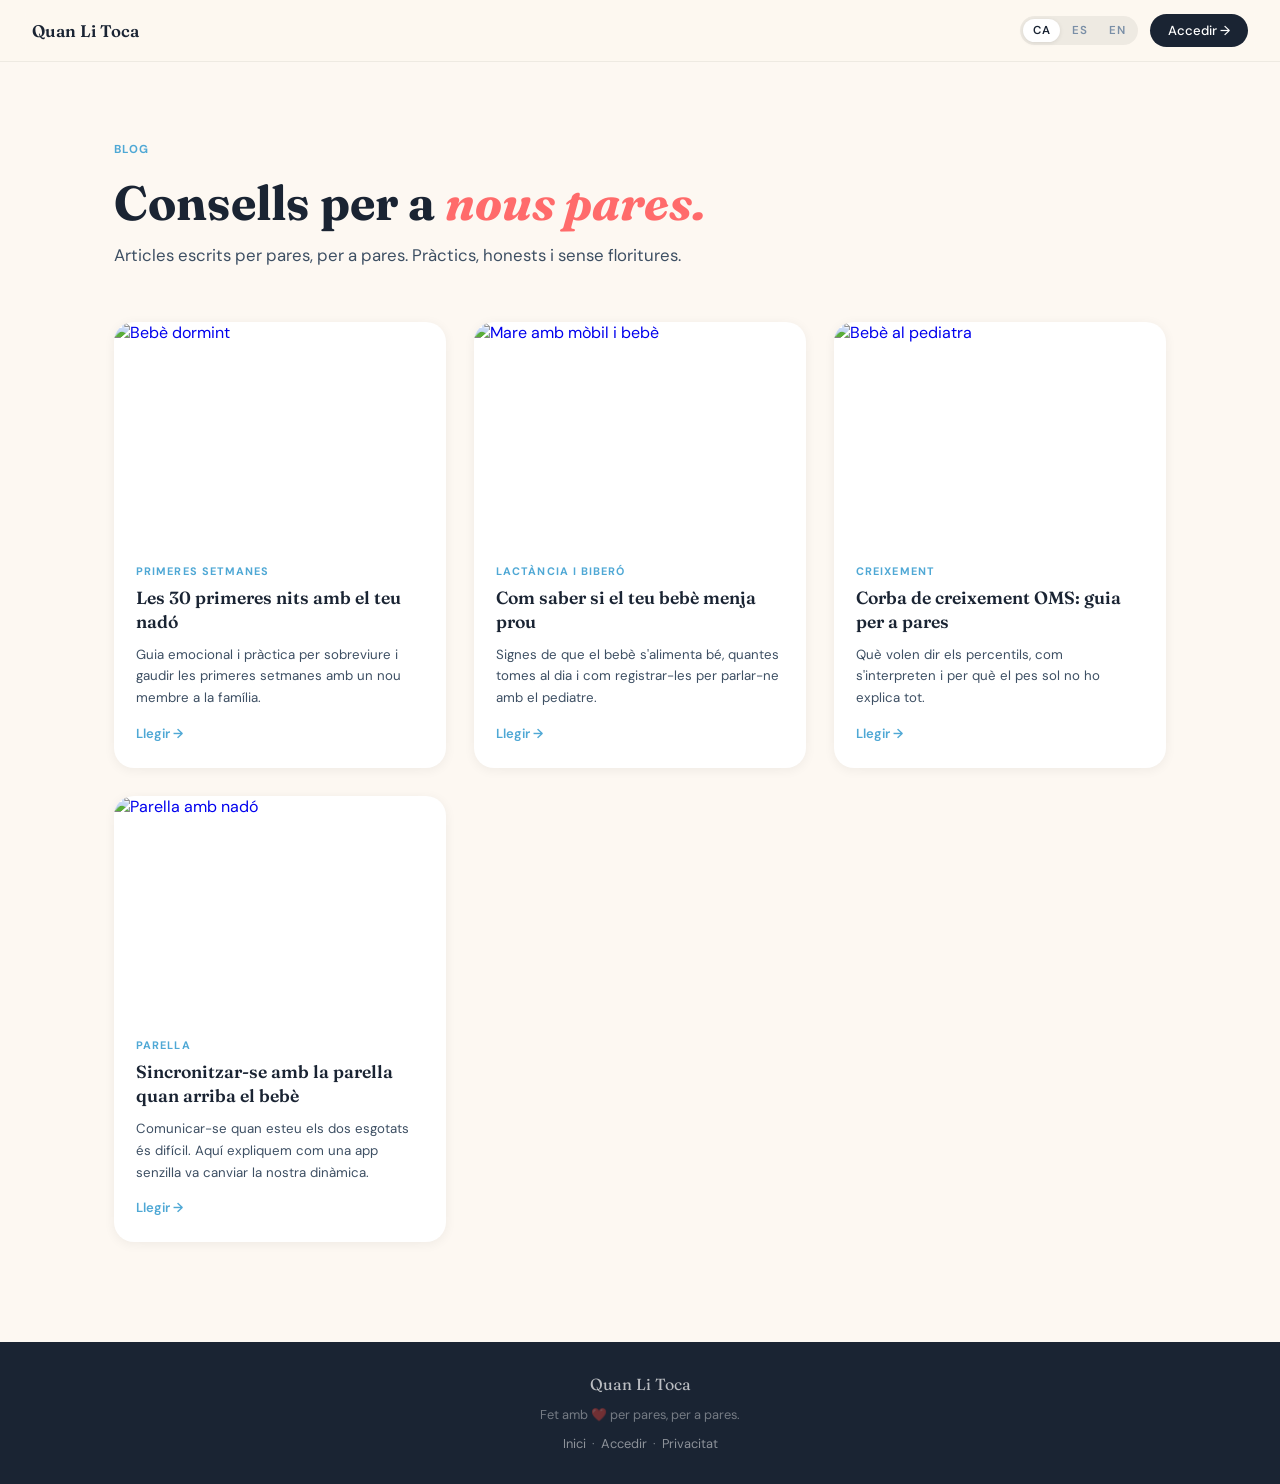
==== blog/index.html @ 0a033a69 "feat: i18n CA/ES/EN, storytelling section, photo-forward design + blog - Full i18n engine in landing" ====
<!doctype html>
<html lang="ca">
<head>
  <meta charset="UTF-8"/>
  <meta name="viewport" content="width=device-width, initial-scale=1.0"/>
  <title>Blog — Quan Li Toca · Consells per a nous pares</title>
  <meta name="description" content="Articles pràctics per a pares de nadons: registre de tomes, corba de creixement, sincronització en parella i molt més. Escrits per pares, per a pares."/>
  <meta property="og:type"        content="website"/>
  <meta property="og:url"         content="https://quantiloca.com/blog/"/>
  <meta property="og:title"       content="Blog Quan Li Toca — Consells per a nous pares"/>
  <meta property="og:description" content="Articles pràctics per a pares de nadons. Escrits per pares, per a pares."/>
  <meta property="og:image"       content="https://quantiloca.com/og-image.png"/>
  <link rel="canonical" href="https://quantiloca.com/blog/"/>
  <link rel="alternate" hreflang="ca" href="https://quantiloca.com/blog/"/>
  <link rel="alternate" hreflang="es" href="https://quantiloca.com/blog/?lang=es"/>
  <link rel="alternate" hreflang="en" href="https://quantiloca.com/blog/?lang=en"/>
  <link rel="icon" type="image/png" sizes="192x192" href="/icons/icon-192.png"/>
  <link rel="preconnect" href="https://fonts.googleapis.com"/>
  <link rel="preconnect" href="https://fonts.gstatic.com" crossorigin/>
  <link href="https://fonts.googleapis.com/css2?family=Fraunces:ital,wght@0,300;0,600;0,700;1,400&family=DM+Sans:wght@300;400;500;600&display=swap" rel="stylesheet"/>
  <link rel="stylesheet" href="blog.css"/>
  <script type="application/ld+json">
  {
    "@context": "https://schema.org",
    "@type": "Blog",
    "name": "Blog Quan Li Toca",
    "description": "Articles pràctics per a pares de nadons",
    "url": "https://quantiloca.com/blog/",
    "publisher": {
      "@type": "Organization",
      "name": "Quan Li Toca",
      "url": "https://quantiloca.com"
    }
  }
  </script>
</head>
<body>

<nav class="blog-nav">
  <a href="/" class="blog-nav-logo">
    <img src="/icons/icon-192.png" alt="QLT" onerror="this.style.display='none'">
    <span data-i18n="nav_brand">Quan Li Toca</span>
  </a>
  <div class="blog-nav-right">
    <div class="lang-switcher">
      <button class="lang-btn active" data-lang="ca">CA</button>
      <button class="lang-btn" data-lang="es">ES</button>
      <button class="lang-btn" data-lang="en">EN</button>
    </div>
    <a href="https://app.quantiloca.com" class="nav-cta" data-i18n="nav_cta">Accedir →</a>
  </div>
</nav>

<main class="blog-listing">
  <header class="blog-listing-header">
    <div class="blog-kicker" data-i18n="listing_kicker">Blog</div>
    <h1 class="blog-listing-title" data-i18n-html="listing_title">Consells per a <em>nous pares.</em></h1>
    <p class="blog-listing-sub" data-i18n="listing_sub">Articles escrits per pares, per a pares. Pràctics, honests i sense floritures.</p>
  </header>

  <div class="blog-listing-grid">

    <a href="/blog/primer-mes-bebe.html" class="blog-list-card">
      <div class="blog-list-img">
        <img src="https://images.unsplash.com/photo-1519689680058-324335c77eba?auto=format&fit=crop&w=600&h=400&q=80"
             alt="Bebè dormint" loading="lazy">
      </div>
      <div class="blog-list-body">
        <div class="blog-list-kicker" data-i18n="card1_kicker">Primeres setmanes</div>
        <h2 data-i18n="card1_title">Les 30 primeres nits amb el teu nadó</h2>
        <p data-i18n="card1_desc">Guia emocional i pràctica per sobreviure i gaudir les primeres setmanes amb un nou membre a la família.</p>
        <span class="blog-list-read" data-i18n="read_more">Llegir →</span>
      </div>
    </a>

    <a href="/blog/registre-tomes.html" class="blog-list-card">
      <div class="blog-list-img">
        <img src="https://images.unsplash.com/photo-1512438248247-f0f2a5a8b7f0?auto=format&fit=crop&w=600&h=400&q=80"
             alt="Mare amb mòbil i bebè" loading="lazy">
      </div>
      <div class="blog-list-body">
        <div class="blog-list-kicker" data-i18n="card2_kicker">Lactància i biberó</div>
        <h2 data-i18n="card2_title">Com saber si el teu bebè menja prou</h2>
        <p data-i18n="card2_desc">Signes de que el bebè s'alimenta bé, quantes tomes al dia i com registrar-les per parlar-ne amb el pediatre.</p>
        <span class="blog-list-read" data-i18n="read_more">Llegir →</span>
      </div>
    </a>

    <a href="/blog/corba-creixement.html" class="blog-list-card">
      <div class="blog-list-img">
        <img src="https://images.unsplash.com/photo-1544550581-5f7ceaf7f004?auto=format&fit=crop&w=600&h=400&q=80"
             alt="Bebè al pediatra" loading="lazy">
      </div>
      <div class="blog-list-body">
        <div class="blog-list-kicker" data-i18n="card3_kicker">Creixement</div>
        <h2 data-i18n="card3_title">Corba de creixement OMS: guia per a pares</h2>
        <p data-i18n="card3_desc">Què volen dir els percentils, com s'interpreten i per què el pes sol no ho explica tot.</p>
        <span class="blog-list-read" data-i18n="read_more">Llegir →</span>
      </div>
    </a>

    <a href="/blog/app-parella-bebe.html" class="blog-list-card">
      <div class="blog-list-img">
        <img src="https://images.unsplash.com/photo-1544776193-352d25ca82cd?auto=format&fit=crop&w=600&h=400&q=80"
             alt="Parella amb nadó" loading="lazy">
      </div>
      <div class="blog-list-body">
        <div class="blog-list-kicker" data-i18n="card4_kicker">Parella</div>
        <h2 data-i18n="card4_title">Sincronitzar-se amb la parella quan arriba el bebè</h2>
        <p data-i18n="card4_desc">Comunicar-se quan esteu els dos esgotats és difícil. Aquí expliquem com una app senzilla va canviar la nostra dinàmica.</p>
        <span class="blog-list-read" data-i18n="read_more">Llegir →</span>
      </div>
    </a>

  </div>
</main>

<footer class="blog-footer">
  <div class="blog-footer-logo">Quan Li Toca</div>
  <div data-i18n="footer_tag">Fet amb ❤️ per pares, per a pares.</div>
  <div>
    <a href="/" data-i18n="footer_home">Inici</a>
    &nbsp;·&nbsp;
    <a href="https://app.quantiloca.com" data-i18n="footer_app">Accedir</a>
    &nbsp;·&nbsp;
    <a href="https://app.quantiloca.com/#privacy" data-i18n="footer_privacy">Privacitat</a>
  </div>
</footer>

<script>
window.BLOG_TRANSLATIONS = {
  ca: {
    _title: 'Blog — Quan Li Toca · Consells per a nous pares',
    nav_brand: 'Quan Li Toca', nav_cta: 'Accedir →',
    listing_kicker: 'Blog',
    listing_title: 'Consells per a <em>nous pares.</em>',
    listing_sub: 'Articles escrits per pares, per a pares. Pràctics, honests i sense floritures.',
    card1_kicker: 'Primeres setmanes', card1_title: 'Les 30 primeres nits amb el teu nadó',
    card1_desc: "Guia emocional i pràctica per sobreviure i gaudir les primeres setmanes amb un nou membre a la família.",
    card2_kicker: 'Lactància i biberó', card2_title: 'Com saber si el teu bebè menja prou',
    card2_desc: "Signes de que el bebè s'alimenta bé, quantes tomes al dia i com registrar-les per parlar-ne amb el pediatre.",
    card3_kicker: 'Creixement', card3_title: 'Corba de creixement OMS: guia per a pares',
    card3_desc: "Què volen dir els percentils, com s'interpreten i per què el pes sol no ho explica tot.",
    card4_kicker: 'Parella', card4_title: 'Sincronitzar-se amb la parella quan arriba el bebè',
    card4_desc: "Comunicar-se quan esteu els dos esgotats és difícil. Aquí expliquem com una app senzilla va canviar la nostra dinàmica.",
    read_more: 'Llegir →',
    footer_tag: 'Fet amb ❤️ per pares, per a pares.', footer_home: 'Inici', footer_app: 'Accedir', footer_privacy: 'Privacitat',
  },
  es: {
    _title: 'Blog — Quan Li Toca · Consejos para nuevos padres',
    nav_brand: 'Quan Li Toca', nav_cta: 'Acceder →',
    listing_kicker: 'Blog',
    listing_title: 'Consejos para <em>nuevos padres.</em>',
    listing_sub: 'Artículos escritos por padres, para padres. Prácticos, honestos y sin rodeos.',
    card1_kicker: 'Primeras semanas', card1_title: 'Las 30 primeras noches con tu recién nacido',
    card1_desc: 'Guía emocional y práctica para sobrevivir y disfrutar las primeras semanas con un nuevo miembro en la familia.',
    card2_kicker: 'Lactancia y biberón', card2_title: 'Cómo saber si tu bebé come suficiente',
    card2_desc: 'Señales de que el bebé se alimenta bien, cuántas tomas al día y cómo registrarlas para hablar con el pediatra.',
    card3_kicker: 'Crecimiento', card3_title: 'Curva de crecimiento OMS: guía para padres',
    card3_desc: 'Qué significan los percentiles, cómo se interpretan y por qué el peso solo no lo explica todo.',
    card4_kicker: 'Pareja', card4_title: 'Sincronizarse con tu pareja cuando llega el bebé',
    card4_desc: 'Comunicarse cuando los dos estáis agotados es difícil. Aquí explicamos cómo una app sencilla cambió nuestra dinámica.',
    read_more: 'Leer →',
    footer_tag: 'Hecho con ❤️ por padres, para padres.', footer_home: 'Inicio', footer_app: 'Acceder', footer_privacy: 'Privacidad',
  },
  en: {
    _title: 'Blog — Quan Li Toca · Tips for new parents',
    nav_brand: 'Quan Li Toca', nav_cta: 'Sign in →',
    listing_kicker: 'Blog',
    listing_title: 'Tips for <em>new parents.</em>',
    listing_sub: 'Articles written by parents, for parents. Practical, honest and no-nonsense.',
    card1_kicker: 'First weeks', card1_title: 'The first 30 nights with your newborn',
    card1_desc: 'An emotional and practical guide to surviving and enjoying the first weeks with a new family member.',
    card2_kicker: 'Breastfeeding & formula', card2_title: 'How to know if your baby is eating enough',
    card2_desc: 'Signs your baby is feeding well, how many feeds per day, and how to track them for your pediatrician.',
    card3_kicker: 'Growth', card3_title: 'WHO baby growth chart: a guide for parents',
    card3_desc: "What percentiles mean, how to interpret them, and why weight alone doesn't tell the whole story.",
    card4_kicker: 'Couple', card4_title: 'Syncing with your partner when the baby arrives',
    card4_desc: "Communicating when you're both exhausted is hard. Here's how a simple app changed our dynamic.",
    read_more: 'Read →',
    footer_tag: 'Made with ❤️ by parents, for parents.', footer_home: 'Home', footer_app: 'Sign in', footer_privacy: 'Privacy',
  }
};
</script>
<script src="blog.js"></script>
</body>
</html>
---- blog/blog.css ----
/* ═══════════════════════════════════════════════
   QUAN LI TOCA — Blog styles
   ═══════════════════════════════════════════════ */

*, *::before, *::after { box-sizing: border-box; margin: 0; padding: 0; }

:root {
  --blue:   #4fa8d5;
  --green:  #3daf85;
  --coral:  #ff6b6b;
  --ink:    #1a2433;
  --ink2:   #3d4f63;
  --ink3:   #7a8fa6;
  --cream:  #fdf8f2;
  --white:  #ffffff;
}

html { scroll-behavior: smooth; }

body {
  font-family: 'DM Sans', sans-serif;
  background: var(--cream);
  color: var(--ink);
  overflow-x: hidden;
}

/* ── NAV ─────────────────────────────────────── */
.blog-nav {
  position: sticky; top: 0; z-index: 100;
  display: flex; align-items: center; justify-content: space-between;
  padding: 14px 32px;
  background: rgba(253,248,240,0.92);
  backdrop-filter: blur(12px);
  border-bottom: 1px solid rgba(0,0,0,0.06);
}
.blog-nav-logo {
  font-family: 'Fraunces', serif;
  font-size: 1.05rem; font-weight: 600;
  color: var(--ink); text-decoration: none;
  display: flex; align-items: center; gap: 10px;
}
.blog-nav-logo img { width: 28px; height: 28px; border-radius: 7px; }
.blog-nav-right { display: flex; align-items: center; gap: 12px; }
.lang-switcher {
  display: flex; gap: 2px;
  background: rgba(0,0,0,0.06);
  border-radius: 50px; padding: 3px;
}
.lang-btn {
  background: transparent; border: none; cursor: pointer;
  font-family: 'DM Sans', sans-serif;
  font-size: 0.72rem; font-weight: 600;
  color: var(--ink3); padding: 4px 10px; border-radius: 50px;
  transition: background 0.15s, color 0.15s;
  letter-spacing: 0.04em;
}
.lang-btn.active { background: white; color: var(--ink); box-shadow: 0 1px 4px rgba(0,0,0,0.1); }
.nav-cta {
  background: var(--ink); color: white;
  padding: 8px 18px; border-radius: 50px;
  font-size: 0.82rem; font-weight: 500;
  text-decoration: none;
  transition: transform 0.2s, background 0.2s;
}
.nav-cta:hover { background: var(--coral); transform: translateY(-1px); }

/* ── BLOG HERO ───────────────────────────────── */
.blog-hero {
  padding: 80px 24px 64px;
  max-width: 760px; margin: 0 auto;
}
.blog-kicker {
  font-size: 0.72rem; font-weight: 700;
  text-transform: uppercase; letter-spacing: 0.12em;
  color: var(--blue); margin-bottom: 16px;
  display: block;
}
.blog-h1 {
  font-family: 'Fraunces', serif;
  font-size: clamp(2rem, 5vw, 3.2rem);
  font-weight: 700; line-height: 1.1;
  color: var(--ink); margin-bottom: 20px;
}
.blog-h1 em { font-style: italic; color: var(--coral); }
.blog-meta {
  display: flex; align-items: center; gap: 16px;
  font-size: 0.82rem; color: var(--ink3);
  margin-bottom: 36px; flex-wrap: wrap;
}
.blog-meta-dot { width: 3px; height: 3px; border-radius: 50%; background: var(--ink3); }
.blog-hero-img {
  border-radius: 20px; overflow: hidden;
  height: min(460px, 55vw);
}
.blog-hero-img img {
  width: 100%; height: 100%;
  object-fit: cover; display: block;
}

/* ── BLOG BODY ───────────────────────────────── */
.blog-body {
  max-width: 720px; margin: 0 auto;
  padding: 56px 24px 100px;
}
.blog-body h2 {
  font-family: 'Fraunces', serif;
  font-size: 1.6rem; font-weight: 700;
  color: var(--ink); margin: 48px 0 16px;
  line-height: 1.25;
}
.blog-body h3 {
  font-family: 'Fraunces', serif;
  font-size: 1.2rem; font-weight: 600;
  color: var(--ink2); margin: 32px 0 12px;
}
.blog-body p {
  font-size: 1rem; color: var(--ink2);
  line-height: 1.8; margin-bottom: 20px;
}
.blog-body p:first-of-type {
  font-size: 1.1rem; color: var(--ink);
  font-weight: 400; line-height: 1.75;
}
.blog-body ul, .blog-body ol {
  padding-left: 22px; margin-bottom: 20px;
}
.blog-body li {
  font-size: 1rem; color: var(--ink2);
  line-height: 1.75; margin-bottom: 6px;
}
.blog-body strong { color: var(--ink); font-weight: 600; }
.blog-body a { color: var(--blue); text-decoration: underline; }
.blog-body a:hover { color: var(--coral); }

.blog-callout {
  background: white;
  border-left: 4px solid var(--coral);
  border-radius: 0 12px 12px 0;
  padding: 20px 24px; margin: 32px 0;
  font-size: 0.95rem; color: var(--ink);
  line-height: 1.7;
  box-shadow: 0 2px 12px rgba(0,0,0,0.05);
}
.blog-callout strong { color: var(--coral); }

.blog-cta-box {
  background: linear-gradient(135deg, #fff3f3, #fff8ec);
  border-radius: 20px; padding: 36px;
  text-align: center; margin: 56px 0 0;
  border: 1px solid rgba(255,107,107,0.15);
}
.blog-cta-box h3 {
  font-family: 'Fraunces', serif;
  font-size: 1.5rem; font-weight: 700;
  color: var(--ink); margin-bottom: 12px;
}
.blog-cta-box p {
  font-size: 0.95rem; color: var(--ink2);
  margin-bottom: 24px;
}
.btn-primary {
  background: var(--coral); color: white;
  padding: 13px 28px; border-radius: 50px;
  font-size: 0.95rem; font-weight: 600;
  text-decoration: none; display: inline-flex; align-items: center; gap: 8px;
  transition: transform 0.2s, box-shadow 0.2s;
  box-shadow: 0 4px 20px rgba(255,107,107,0.35);
}
.btn-primary:hover { transform: translateY(-2px); box-shadow: 0 8px 30px rgba(255,107,107,0.4); }

/* ── BLOG LISTING ────────────────────────────── */
.blog-listing {
  max-width: 1100px; margin: 0 auto;
  padding: 80px 24px 100px;
}
.blog-listing-header { margin-bottom: 56px; }
.blog-listing-title {
  font-family: 'Fraunces', serif;
  font-size: clamp(2rem, 5vw, 3rem);
  font-weight: 700; color: var(--ink);
  margin-bottom: 12px;
}
.blog-listing-title em { font-style: italic; color: var(--coral); }
.blog-listing-sub { font-size: 1.05rem; color: var(--ink2); }
.blog-listing-grid {
  display: grid;
  grid-template-columns: repeat(auto-fill, minmax(280px, 1fr));
  gap: 28px;
}
.blog-list-card {
  background: white; border-radius: 20px;
  overflow: hidden; text-decoration: none;
  box-shadow: 0 2px 12px rgba(0,0,0,0.06);
  transition: transform 0.3s, box-shadow 0.3s;
  display: flex; flex-direction: column;
}
.blog-list-card:hover { transform: translateY(-6px); box-shadow: 0 20px 40px rgba(0,0,0,0.1); }
.blog-list-img { height: 220px; overflow: hidden; }
.blog-list-img img { width: 100%; height: 100%; object-fit: cover; display: block; transition: transform 0.4s; }
.blog-list-card:hover .blog-list-img img { transform: scale(1.04); }
.blog-list-body { padding: 22px 22px 26px; flex: 1; display: flex; flex-direction: column; }
.blog-list-kicker {
  font-size: 0.68rem; font-weight: 700;
  text-transform: uppercase; letter-spacing: 0.1em;
  color: var(--blue); margin-bottom: 8px;
}
.blog-list-body h2 {
  font-family: 'Fraunces', serif;
  font-size: 1.1rem; font-weight: 600;
  color: var(--ink); line-height: 1.35;
  margin: 0 0 10px;
}
.blog-list-body p { font-size: 0.83rem; color: var(--ink2); line-height: 1.65; flex: 1; }
.blog-list-read {
  margin-top: 16px;
  font-size: 0.82rem; font-weight: 600;
  color: var(--blue);
}

/* ── FOOTER ──────────────────────────────────── */
.blog-footer {
  background: var(--ink); color: rgba(255,255,255,0.4);
  padding: 32px 24px;
  text-align: center; font-size: 0.8rem;
  display: flex; flex-direction: column; align-items: center; gap: 12px;
}
.blog-footer-logo { font-family: 'Fraunces', serif; font-size: 1rem; color: rgba(255,255,255,0.7); }
.blog-footer a { color: rgba(255,255,255,0.5); text-decoration: none; }
.blog-footer a:hover { color: var(--blue); }

/* ── RESPONSIVE ─────────────────────────────── */
@media (max-width: 640px) {
  .blog-nav { padding: 12px 16px; }
  .blog-hero { padding: 60px 16px 40px; }
  .blog-body { padding: 40px 16px 80px; }
  .blog-listing { padding: 60px 16px 80px; }
}

@media (prefers-reduced-motion: reduce) {
  *, *::before, *::after {
    animation-duration: 0.01ms !important;
    transition-duration: 0.01ms !important;
  }
}
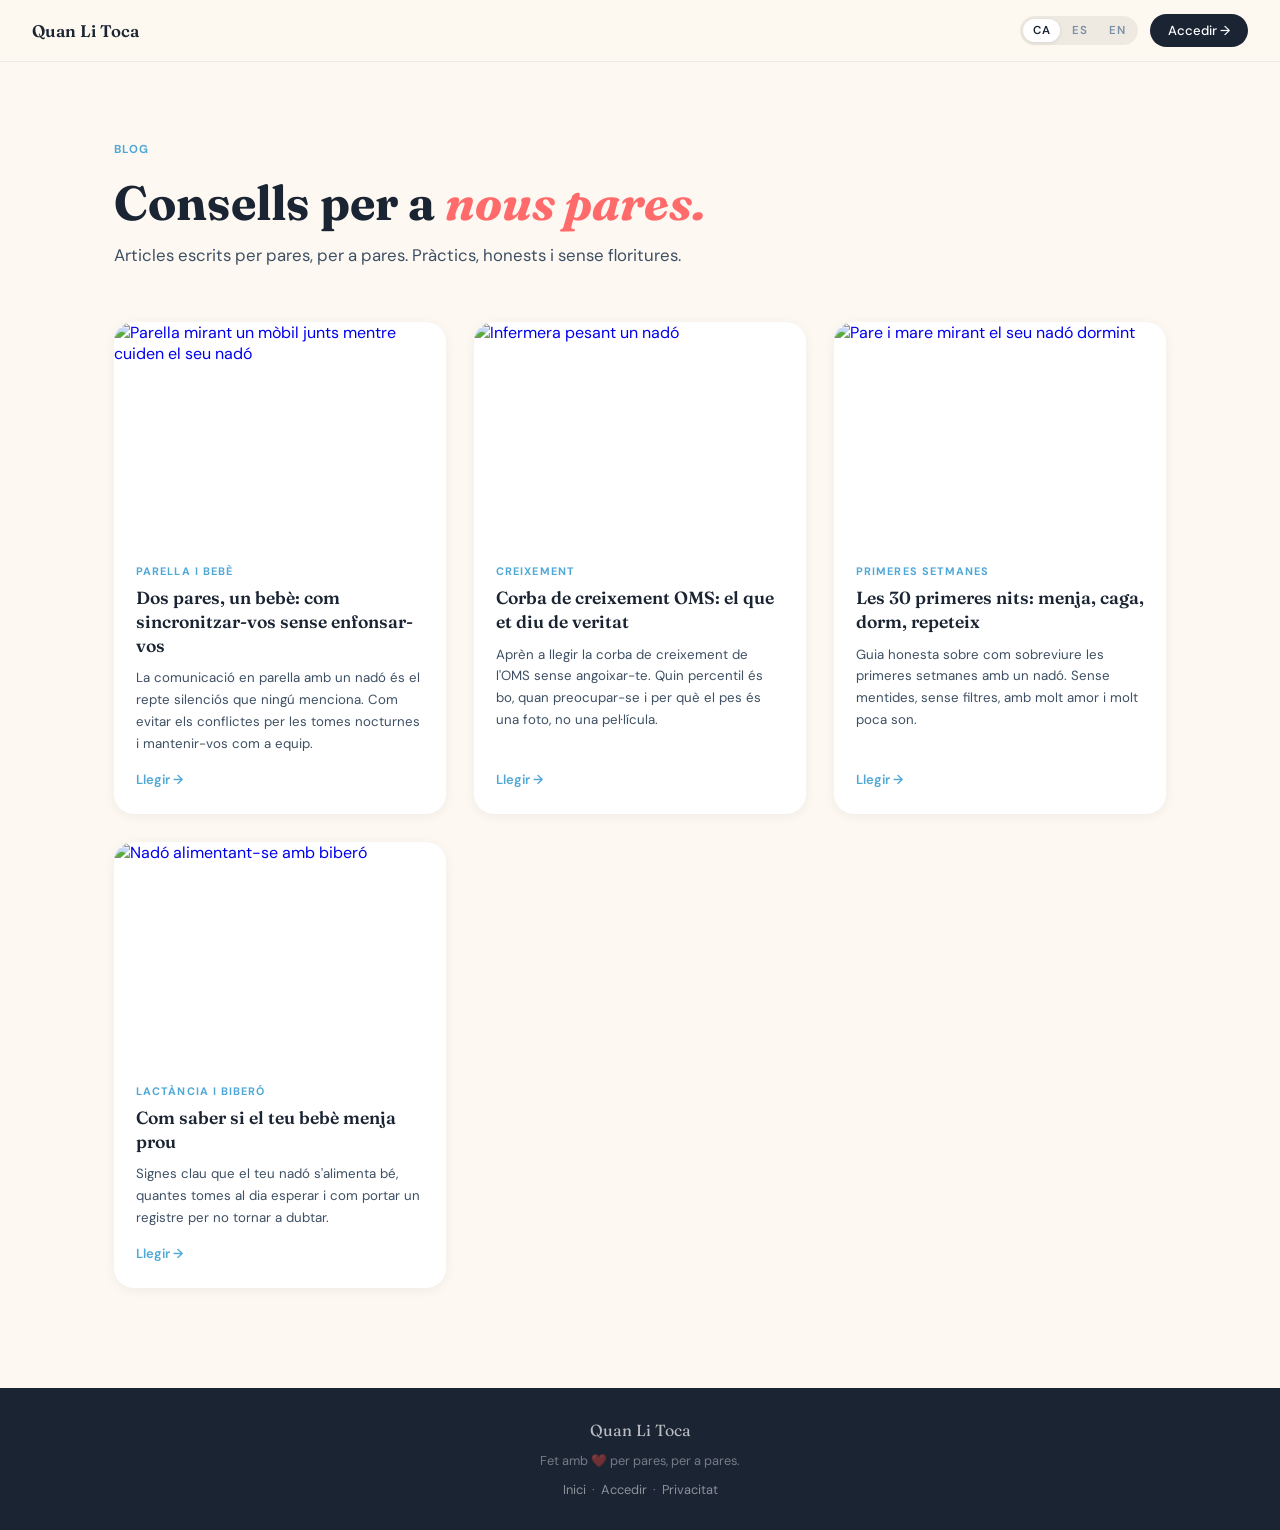
==== commit aee80641: "feat: Eat.Poop.Sleep.Repeat branding + markdown-driven blog - New hero H1 branding in CA/ES/EN: Menj" ====
--- a/blog/index.html
+++ b/blog/index.html
@@ -4,38 +4,22 @@
   <meta charset="UTF-8"/>
   <meta name="viewport" content="width=device-width, initial-scale=1.0"/>
   <title>Blog — Quan Li Toca · Consells per a nous pares</title>
-  <meta name="description" content="Articles pràctics per a pares de nadons: registre de tomes, corba de creixement, sincronització en parella i molt més. Escrits per pares, per a pares."/>
-  <meta property="og:type"        content="website"/>
-  <meta property="og:url"         content="https://quantiloca.com/blog/"/>
-  <meta property="og:title"       content="Blog Quan Li Toca — Consells per a nous pares"/>
-  <meta property="og:description" content="Articles pràctics per a pares de nadons. Escrits per pares, per a pares."/>
-  <meta property="og:image"       content="https://quantiloca.com/og-image.png"/>
-  <link rel="canonical" href="https://quantiloca.com/blog/"/>
-  <link rel="alternate" hreflang="ca" href="https://quantiloca.com/blog/"/>
-  <link rel="alternate" hreflang="es" href="https://quantiloca.com/blog/?lang=es"/>
-  <link rel="alternate" hreflang="en" href="https://quantiloca.com/blog/?lang=en"/>
+  <meta name="description" content="Articles pràctics per a pares de nadons: registre de tomes, corba de creixement, sincronització en parella i molt més."/>
+  <meta property="og:type"  content="website"/>
+  <meta property="og:url"   content="https://quantiloca.com/blog/index.html"/>
+  <meta property="og:title" content="Blog Quan Li Toca — Consells per a nous pares"/>
+  <meta property="og:image" content="https://quantiloca.com/og-image.png"/>
+  <link rel="canonical" href="https://quantiloca.com/blog/index.html"/>
+  <link rel="alternate" hreflang="ca" href="https://quantiloca.com/blog/index.html"/>
+  <link rel="alternate" hreflang="es" href="https://quantiloca.com/blog/index.html?lang=es"/>
+  <link rel="alternate" hreflang="en" href="https://quantiloca.com/blog/index.html?lang=en"/>
   <link rel="icon" type="image/png" sizes="192x192" href="/icons/icon-192.png"/>
   <link rel="preconnect" href="https://fonts.googleapis.com"/>
   <link rel="preconnect" href="https://fonts.gstatic.com" crossorigin/>
   <link href="https://fonts.googleapis.com/css2?family=Fraunces:ital,wght@0,300;0,600;0,700;1,400&family=DM+Sans:wght@300;400;500;600&display=swap" rel="stylesheet"/>
   <link rel="stylesheet" href="blog.css"/>
-  <script type="application/ld+json">
-  {
-    "@context": "https://schema.org",
-    "@type": "Blog",
-    "name": "Blog Quan Li Toca",
-    "description": "Articles pràctics per a pares de nadons",
-    "url": "https://quantiloca.com/blog/",
-    "publisher": {
-      "@type": "Organization",
-      "name": "Quan Li Toca",
-      "url": "https://quantiloca.com"
-    }
-  }
-  </script>
 </head>
 <body>
-
 <nav class="blog-nav">
   <a href="/" class="blog-nav-logo">
     <img src="/icons/icon-192.png" alt="QLT" onerror="this.style.display='none'">
@@ -50,71 +34,60 @@
     <a href="https://app.quantiloca.com" class="nav-cta" data-i18n="nav_cta">Accedir →</a>
   </div>
 </nav>
-
 <main class="blog-listing">
   <header class="blog-listing-header">
     <div class="blog-kicker" data-i18n="listing_kicker">Blog</div>
     <h1 class="blog-listing-title" data-i18n-html="listing_title">Consells per a <em>nous pares.</em></h1>
     <p class="blog-listing-sub" data-i18n="listing_sub">Articles escrits per pares, per a pares. Pràctics, honests i sense floritures.</p>
   </header>
-
   <div class="blog-listing-grid">
 
-    <a href="/blog/primer-mes-bebe.html" class="blog-list-card">
+    <a href="/blog/app-parella-bebe.html" class="blog-list-card reveal reveal-delay-1">
       <div class="blog-list-img">
-        <img src="https://images.unsplash.com/photo-1519689680058-324335c77eba?auto=format&fit=crop&w=600&h=400&q=80"
-             alt="Bebè dormint" loading="lazy">
+        <img src="https://images.unsplash.com/photo-1476703993599-0035a21b17a9?auto=format&fit=crop&w=600&h=400&q=80" alt="Parella mirant un mòbil junts mentre cuiden el seu nadó" loading="lazy">
       </div>
       <div class="blog-list-body">
-        <div class="blog-list-kicker" data-i18n="card1_kicker">Primeres setmanes</div>
-        <h2 data-i18n="card1_title">Les 30 primeres nits amb el teu nadó</h2>
-        <p data-i18n="card1_desc">Guia emocional i pràctica per sobreviure i gaudir les primeres setmanes amb un nou membre a la família.</p>
+        <div class="blog-list-kicker" data-i18n="card1_kicker">Parella i bebè</div>
+        <h2 data-i18n="card1_title">Dos pares, un bebè: com sincronitzar-vos sense enfonsar-vos</h2>
+        <p data-i18n="card1_desc">La comunicació en parella amb un nadó és el repte silenciós que ningú menciona. Com evitar els conflictes per les tomes nocturnes i mantenir-vos com a equip.</p>
         <span class="blog-list-read" data-i18n="read_more">Llegir →</span>
       </div>
     </a>
-
-    <a href="/blog/registre-tomes.html" class="blog-list-card">
+    <a href="/blog/corba-creixement.html" class="blog-list-card reveal reveal-delay-2">
       <div class="blog-list-img">
-        <img src="https://images.unsplash.com/photo-1512438248247-f0f2a5a8b7f0?auto=format&fit=crop&w=600&h=400&q=80"
-             alt="Mare amb mòbil i bebè" loading="lazy">
+        <img src="https://images.unsplash.com/photo-1588776814546-1ffebb5e15c7?auto=format&fit=crop&w=600&h=400&q=80" alt="Infermera pesant un nadó" loading="lazy">
       </div>
       <div class="blog-list-body">
-        <div class="blog-list-kicker" data-i18n="card2_kicker">Lactància i biberó</div>
-        <h2 data-i18n="card2_title">Com saber si el teu bebè menja prou</h2>
-        <p data-i18n="card2_desc">Signes de que el bebè s'alimenta bé, quantes tomes al dia i com registrar-les per parlar-ne amb el pediatre.</p>
+        <div class="blog-list-kicker" data-i18n="card2_kicker">Creixement</div>
+        <h2 data-i18n="card2_title">Corba de creixement OMS: el que et diu de veritat</h2>
+        <p data-i18n="card2_desc">Aprèn a llegir la corba de creixement de l'OMS sense angoixar-te. Quin percentil és bo, quan preocupar-se i per què el pes és una foto, no una pel·lícula.</p>
         <span class="blog-list-read" data-i18n="read_more">Llegir →</span>
       </div>
     </a>
-
-    <a href="/blog/corba-creixement.html" class="blog-list-card">
+    <a href="/blog/primer-mes-bebe.html" class="blog-list-card reveal reveal-delay-3">
       <div class="blog-list-img">
-        <img src="https://images.unsplash.com/photo-1544550581-5f7ceaf7f004?auto=format&fit=crop&w=600&h=400&q=80"
-             alt="Bebè al pediatra" loading="lazy">
+        <img src="https://images.unsplash.com/photo-1519689680058-324335c77eba?auto=format&fit=crop&w=600&h=400&q=80" alt="Pare i mare mirant el seu nadó dormint" loading="lazy">
       </div>
       <div class="blog-list-body">
-        <div class="blog-list-kicker" data-i18n="card3_kicker">Creixement</div>
-        <h2 data-i18n="card3_title">Corba de creixement OMS: guia per a pares</h2>
-        <p data-i18n="card3_desc">Què volen dir els percentils, com s'interpreten i per què el pes sol no ho explica tot.</p>
+        <div class="blog-list-kicker" data-i18n="card3_kicker">Primeres setmanes</div>
+        <h2 data-i18n="card3_title">Les 30 primeres nits: menja, caga, dorm, repeteix</h2>
+        <p data-i18n="card3_desc">Guia honesta sobre com sobreviure les primeres setmanes amb un nadó. Sense mentides, sense filtres, amb molt amor i molt poca son.</p>
         <span class="blog-list-read" data-i18n="read_more">Llegir →</span>
       </div>
     </a>
-
-    <a href="/blog/app-parella-bebe.html" class="blog-list-card">
+    <a href="/blog/registre-tomes.html" class="blog-list-card reveal reveal-delay-1">
       <div class="blog-list-img">
-        <img src="https://images.unsplash.com/photo-1544776193-352d25ca82cd?auto=format&fit=crop&w=600&h=400&q=80"
-             alt="Parella amb nadó" loading="lazy">
+        <img src="https://images.unsplash.com/photo-1544367567-0f2fcb009e0b?auto=format&fit=crop&w=600&h=400&q=80" alt="Nadó alimentant-se amb biberó" loading="lazy">
       </div>
       <div class="blog-list-body">
-        <div class="blog-list-kicker" data-i18n="card4_kicker">Parella</div>
-        <h2 data-i18n="card4_title">Sincronitzar-se amb la parella quan arriba el bebè</h2>
-        <p data-i18n="card4_desc">Comunicar-se quan esteu els dos esgotats és difícil. Aquí expliquem com una app senzilla va canviar la nostra dinàmica.</p>
+        <div class="blog-list-kicker" data-i18n="card4_kicker">Lactància i biberó</div>
+        <h2 data-i18n="card4_title">Com saber si el teu bebè menja prou</h2>
+        <p data-i18n="card4_desc">Signes clau que el teu nadó s'alimenta bé, quantes tomes al dia esperar i com portar un registre per no tornar a dubtar.</p>
         <span class="blog-list-read" data-i18n="read_more">Llegir →</span>
       </div>
     </a>
-
   </div>
 </main>
-
 <footer class="blog-footer">
   <div class="blog-footer-logo">Quan Li Toca</div>
   <div data-i18n="footer_tag">Fet amb ❤️ per pares, per a pares.</div>
@@ -126,62 +99,85 @@
     <a href="https://app.quantiloca.com/#privacy" data-i18n="footer_privacy">Privacitat</a>
   </div>
 </footer>
-
 <script>
 window.BLOG_TRANSLATIONS = {
   ca: {
-    _title: 'Blog — Quan Li Toca · Consells per a nous pares',
-    nav_brand: 'Quan Li Toca', nav_cta: 'Accedir →',
-    listing_kicker: 'Blog',
-    listing_title: 'Consells per a <em>nous pares.</em>',
-    listing_sub: 'Articles escrits per pares, per a pares. Pràctics, honests i sense floritures.',
-    card1_kicker: 'Primeres setmanes', card1_title: 'Les 30 primeres nits amb el teu nadó',
-    card1_desc: "Guia emocional i pràctica per sobreviure i gaudir les primeres setmanes amb un nou membre a la família.",
-    card2_kicker: 'Lactància i biberó', card2_title: 'Com saber si el teu bebè menja prou',
-    card2_desc: "Signes de que el bebè s'alimenta bé, quantes tomes al dia i com registrar-les per parlar-ne amb el pediatre.",
-    card3_kicker: 'Creixement', card3_title: 'Corba de creixement OMS: guia per a pares',
-    card3_desc: "Què volen dir els percentils, com s'interpreten i per què el pes sol no ho explica tot.",
-    card4_kicker: 'Parella', card4_title: 'Sincronitzar-se amb la parella quan arriba el bebè',
-    card4_desc: "Comunicar-se quan esteu els dos esgotats és difícil. Aquí expliquem com una app senzilla va canviar la nostra dinàmica.",
-    read_more: 'Llegir →',
-    footer_tag: 'Fet amb ❤️ per pares, per a pares.', footer_home: 'Inici', footer_app: 'Accedir', footer_privacy: 'Privacitat',
-  },
+  "_title": "Blog — Quan Li Toca · Consells per a nous pares",
+  "nav_brand": "Quan Li Toca",
+  "nav_cta": "Accedir →",
+  "listing_kicker": "Blog",
+  "listing_title": "Consells per a <em>nous pares.</em>",
+  "listing_sub": "Articles escrits per pares, per a pares. Pràctics, honests i sense floritures.",
+  "read_more": "Llegir →",
+  "footer_tag": "Fet amb ❤️ per pares, per a pares.",
+  "footer_home": "Inici",
+  "footer_app": "Accedir",
+  "footer_privacy": "Privacitat",
+  "card1_kicker": "Parella i bebè",
+  "card1_title": "Dos pares, un bebè: com sincronitzar-vos sense enfonsar-vos",
+  "card1_desc": "La comunicació en parella amb un nadó és el repte silenciós que ningú menciona. Com evitar els conflictes per les tomes nocturnes i mantenir-vos com a equip.",
+  "card2_kicker": "Creixement",
+  "card2_title": "Corba de creixement OMS: el que et diu de veritat",
+  "card2_desc": "Aprèn a llegir la corba de creixement de l'OMS sense angoixar-te. Quin percentil és bo, quan preocupar-se i per què el pes és una foto, no una pel·lícula.",
+  "card3_kicker": "Primeres setmanes",
+  "card3_title": "Les 30 primeres nits: menja, caga, dorm, repeteix",
+  "card3_desc": "Guia honesta sobre com sobreviure les primeres setmanes amb un nadó. Sense mentides, sense filtres, amb molt amor i molt poca son.",
+  "card4_kicker": "Lactància i biberó",
+  "card4_title": "Com saber si el teu bebè menja prou",
+  "card4_desc": "Signes clau que el teu nadó s'alimenta bé, quantes tomes al dia esperar i com portar un registre per no tornar a dubtar."
+},
   es: {
-    _title: 'Blog — Quan Li Toca · Consejos para nuevos padres',
-    nav_brand: 'Quan Li Toca', nav_cta: 'Acceder →',
-    listing_kicker: 'Blog',
-    listing_title: 'Consejos para <em>nuevos padres.</em>',
-    listing_sub: 'Artículos escritos por padres, para padres. Prácticos, honestos y sin rodeos.',
-    card1_kicker: 'Primeras semanas', card1_title: 'Las 30 primeras noches con tu recién nacido',
-    card1_desc: 'Guía emocional y práctica para sobrevivir y disfrutar las primeras semanas con un nuevo miembro en la familia.',
-    card2_kicker: 'Lactancia y biberón', card2_title: 'Cómo saber si tu bebé come suficiente',
-    card2_desc: 'Señales de que el bebé se alimenta bien, cuántas tomas al día y cómo registrarlas para hablar con el pediatra.',
-    card3_kicker: 'Crecimiento', card3_title: 'Curva de crecimiento OMS: guía para padres',
-    card3_desc: 'Qué significan los percentiles, cómo se interpretan y por qué el peso solo no lo explica todo.',
-    card4_kicker: 'Pareja', card4_title: 'Sincronizarse con tu pareja cuando llega el bebé',
-    card4_desc: 'Comunicarse cuando los dos estáis agotados es difícil. Aquí explicamos cómo una app sencilla cambió nuestra dinámica.',
-    read_more: 'Leer →',
-    footer_tag: 'Hecho con ❤️ por padres, para padres.', footer_home: 'Inicio', footer_app: 'Acceder', footer_privacy: 'Privacidad',
-  },
+  "_title": "Blog — Quan Li Toca · Consejos para nuevos padres",
+  "nav_brand": "Quan Li Toca",
+  "nav_cta": "Acceder →",
+  "listing_kicker": "Blog",
+  "listing_title": "Consejos para <em>nuevos padres.</em>",
+  "listing_sub": "Artículos escritos por padres, para padres. Prácticos, honestos y sin rodeos.",
+  "read_more": "Leer →",
+  "footer_tag": "Hecho con ❤️ por padres, para padres.",
+  "footer_home": "Inicio",
+  "footer_app": "Acceder",
+  "footer_privacy": "Privacidad",
+  "card1_kicker": "Pareja y bebé",
+  "card1_title": "Dos padres, un bebé: cómo sincronizaros sin hundiros",
+  "card1_desc": "La comunicación en pareja con un recién nacido es el reto silencioso que nadie menciona. Cómo evitar los conflictos por las tomas nocturnas y manteneros como equipo.",
+  "card2_kicker": "Crecimiento",
+  "card2_title": "Curva de crecimiento OMS: lo que te dice de verdad",
+  "card2_desc": "Aprende a leer la curva de crecimiento de la OMS sin angustiarte. Qué percentil es bueno, cuándo preocuparse y por qué el peso es una foto, no una película.",
+  "card3_kicker": "Primeras semanas",
+  "card3_title": "Las 30 primeras noches: come, caga, duerme, repite",
+  "card3_desc": "Guía honesta sobre cómo sobrevivir las primeras semanas con un recién nacido. Sin mentiras, sin filtros, con mucho amor y muy poco sueño.",
+  "card4_kicker": "Lactancia y biberón",
+  "card4_title": "Cómo saber si tu bebé come suficiente",
+  "card4_desc": "Señales clave de que tu bebé se alimenta bien, cuántas tomas al día esperar y cómo llevar un registro para no volver a dudar."
+},
   en: {
-    _title: 'Blog — Quan Li Toca · Tips for new parents',
-    nav_brand: 'Quan Li Toca', nav_cta: 'Sign in →',
-    listing_kicker: 'Blog',
-    listing_title: 'Tips for <em>new parents.</em>',
-    listing_sub: 'Articles written by parents, for parents. Practical, honest and no-nonsense.',
-    card1_kicker: 'First weeks', card1_title: 'The first 30 nights with your newborn',
-    card1_desc: 'An emotional and practical guide to surviving and enjoying the first weeks with a new family member.',
-    card2_kicker: 'Breastfeeding & formula', card2_title: 'How to know if your baby is eating enough',
-    card2_desc: 'Signs your baby is feeding well, how many feeds per day, and how to track them for your pediatrician.',
-    card3_kicker: 'Growth', card3_title: 'WHO baby growth chart: a guide for parents',
-    card3_desc: "What percentiles mean, how to interpret them, and why weight alone doesn't tell the whole story.",
-    card4_kicker: 'Couple', card4_title: 'Syncing with your partner when the baby arrives',
-    card4_desc: "Communicating when you're both exhausted is hard. Here's how a simple app changed our dynamic.",
-    read_more: 'Read →',
-    footer_tag: 'Made with ❤️ by parents, for parents.', footer_home: 'Home', footer_app: 'Sign in', footer_privacy: 'Privacy',
-  }
+  "_title": "Blog — Quan Li Toca · Tips for new parents",
+  "nav_brand": "Quan Li Toca",
+  "nav_cta": "Sign in →",
+  "listing_kicker": "Blog",
+  "listing_title": "Tips for <em>new parents.</em>",
+  "listing_sub": "Articles written by parents, for parents. Practical, honest and no-nonsense.",
+  "read_more": "Read →",
+  "footer_tag": "Made with ❤️ by parents, for parents.",
+  "footer_home": "Home",
+  "footer_app": "Sign in",
+  "footer_privacy": "Privacy",
+  "card1_kicker": "Parenting as a team",
+  "card1_title": "Two parents, one baby: how to sync without sinking",
+  "card1_desc": "Communication as a couple with a newborn is the silent challenge nobody mentions. How to avoid conflicts over night feeds and stay a team.",
+  "card2_kicker": "Growth",
+  "card2_title": "WHO Growth Curve: what it's actually telling you",
+  "card2_desc": "Learn to read the WHO growth curve without anxiety. Which percentile is good, when to worry, and why weight is a snapshot, not a movie.",
+  "card3_kicker": "First weeks",
+  "card3_title": "The First 30 Nights: eat, poop, sleep, repeat",
+  "card3_desc": "An honest guide to surviving the first weeks with a newborn. No lies, no filters — just a lot of love and very little sleep.",
+  "card4_kicker": "Feeding",
+  "card4_title": "How to know if your baby is eating enough",
+  "card4_desc": "Key signs your newborn is feeding well, how many feeds to expect per day, and how to track it so you never have to guess again."
+}
 };
 </script>
 <script src="blog.js"></script>
 </body>
-</html>
+</html>
